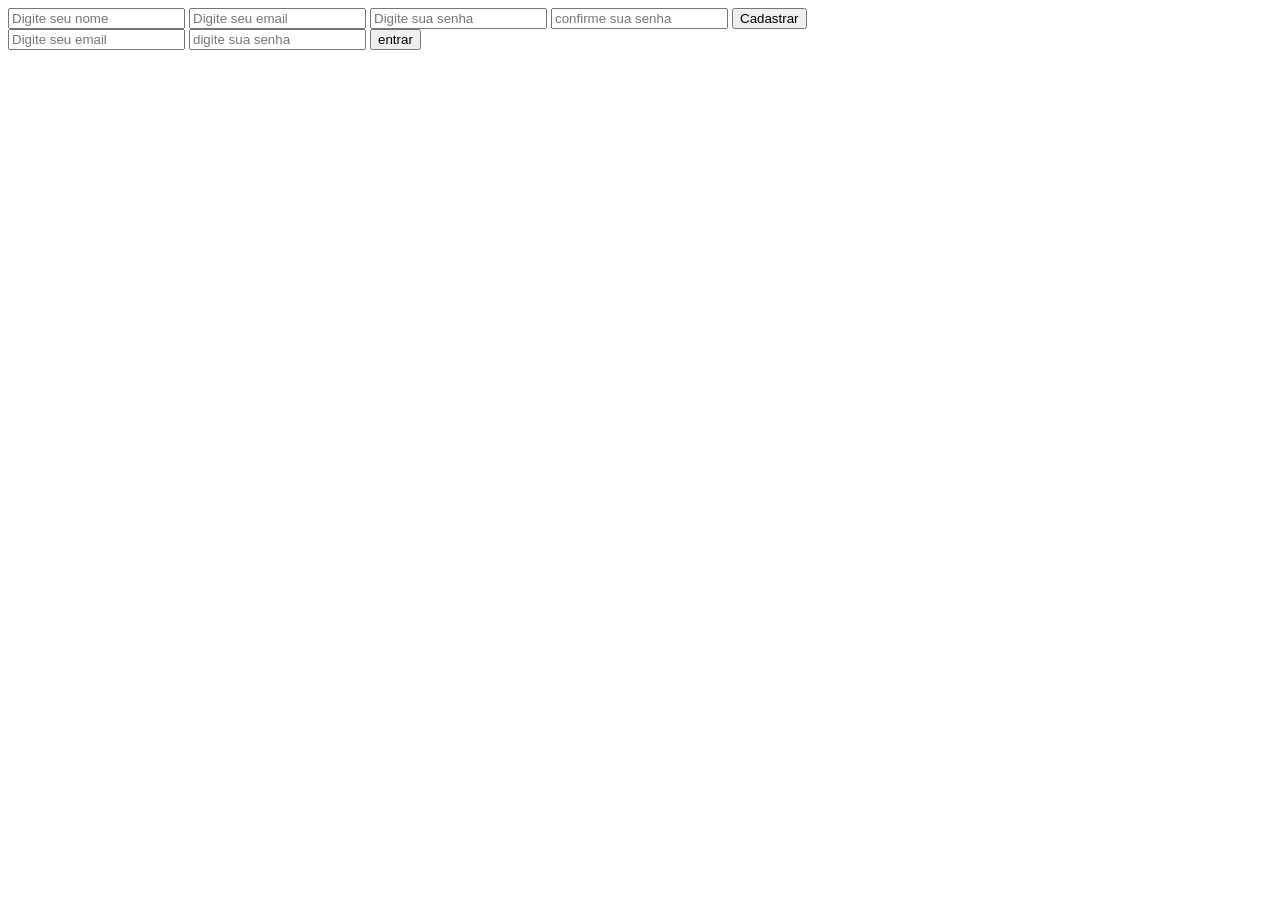
==== index.html @ 97898715 "v.01" ====
<!DOCTYPE html>
<html lang="pt-br">
    <head>
        <meta charset="UTF-8">
        <meta name="viewport" content="width=device-width, initial-scale=1.0">
        <title>Document</title>
    </head>
    <body>
        

        <main>
            <form method="post" action="./PHP/cadastrarUser.php">
                <input type="text" name="nome" placeholder="Digite seu nome">
                <input type="text" name="email" placeholder="Digite seu email">
                <input type="password" name="senha" placeholder="Digite sua senha">
                <input type="password" name="senhaConfirmacao" placeholder="confirme sua senha">
                <input type="submit" value="Cadastrar">
            </form>

            <form method="post" action="./PHP/logar.php">
                <input type="text" name="email" placeholder="Digite seu email">
                <input type="text" name="senha" placeholder="digite sua senha">
                <input type="submit" value="entrar">
            </form>


        </main>


    </body>
</html>
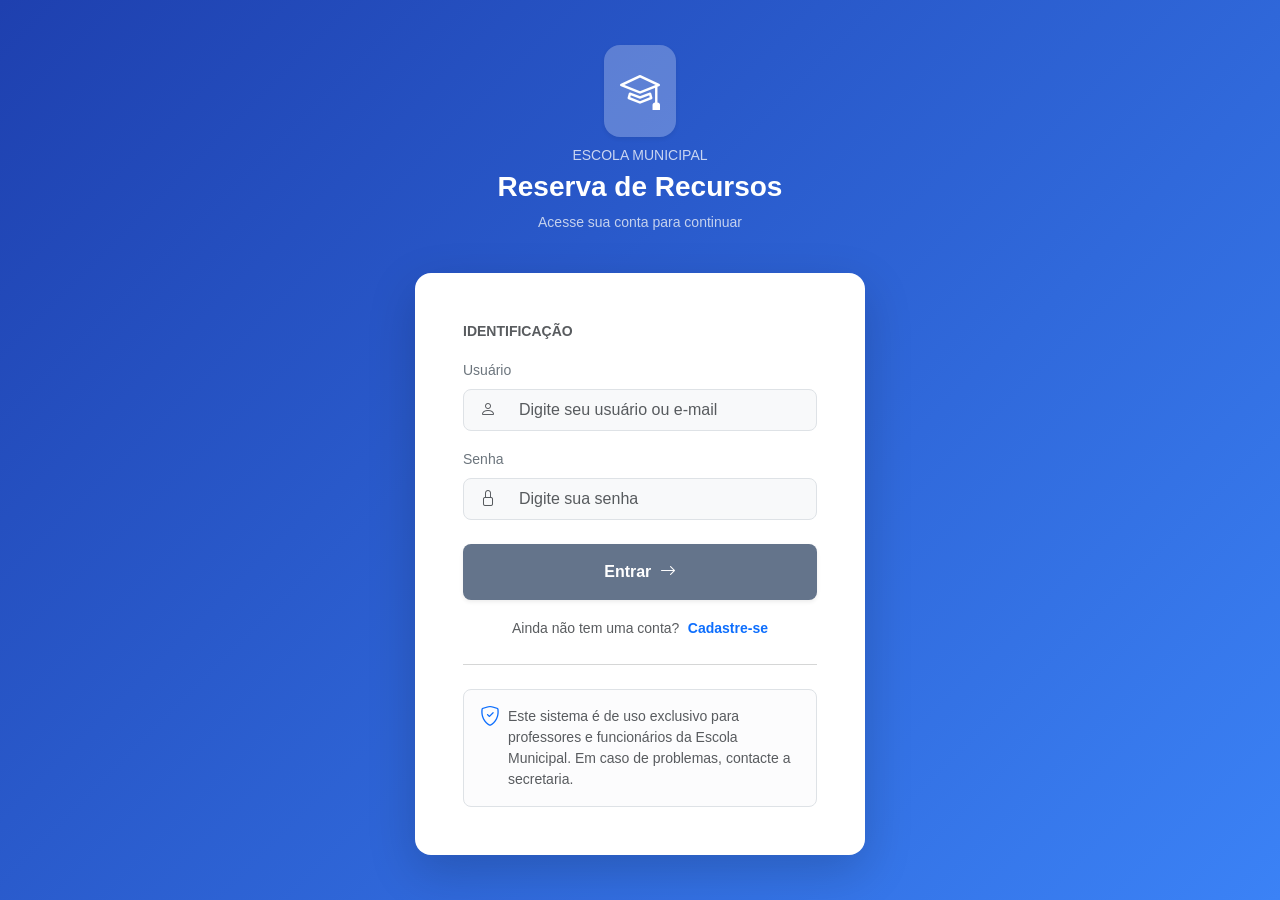
==== commit 92f0380f: "v1.5" ====
--- a/index.html
+++ b/index.html
@@ -1,31 +1,88 @@
 <!DOCTYPE html>
-<html lang="pt-br">
-    <head>
-        <meta charset="UTF-8">
-        <meta name="viewport" content="width=device-width, initial-scale=1.0">
-        <title>Document</title>
-    </head>
-    <body>
+<html lang="pt-BR">
+<head>
+    <meta charset="UTF-8">
+    <meta name="viewport" content="width=device-width, initial-scale=1.0">
+    <title>EduReserva - Login</title>
+    <link href="https://cdn.jsdelivr.net/npm/bootstrap@5.3.3/dist/css/bootstrap.min.css" rel="stylesheet">
+    <link rel="stylesheet" href="https://cdn.jsdelivr.net/npm/bootstrap-icons@1.11.3/font/bootstrap-icons.min.css">
+    <link rel="stylesheet" href="./CSS/style.css">
+</head>
+<body class="bg-primary-custom">
+
+    <div class="container d-flex flex-column justify-content-center align-items-center min-vh-100 py-4">
         
+        
+        <div class="text-center text-white mb-4">
+            <div class="bg-white bg-opacity-25 p-3 rounded-4 d-inline-block mb-2 shadow-sm">
+                <i class="bi bi-mortarboard fs-1 text-white"></i>
+            </div>
+            <p class="small text-uppercase tracking-wider mb-1 opacity-75">Escola Municipal</p>
+            <h1 class="h3 fw-bold">Reserva de Recursos</h1>
+            <p class="text-light opacity-75 small">Acesse sua conta para continuar</p>
+        </div>
 
-        <main>
-            <form method="post" action="./PHP/cadastrarUser.php">
-                <input type="text" name="nome" placeholder="Digite seu nome">
-                <input type="text" name="email" placeholder="Digite seu email">
-                <input type="password" name="senha" placeholder="Digite sua senha">
-                <input type="password" name="senhaConfirmacao" placeholder="confirme sua senha">
-                <input type="submit" value="Cadastrar">
-            </form>
+        
+        <div class="card border-0 shadow-lg rounded-4 w-100" style="max-width: 450px;">
+            <div class="card-body p-4 p-md-5">
+                
+                <span class="d-block text-uppercase text-muted small fw-semibold mb-3">Identificação</span>
 
-            <form method="post" action="./PHP/logar.php">
-                <input type="text" name="email" placeholder="Digite seu email">
-                <input type="text" name="senha" placeholder="digite sua senha">
-                <input type="submit" value="entrar">
-            </form>
+                <form action="PHP/logar.php" method="POST">
+                    
+                    <div class="mb-3">
+                        <label for="usuario" class="form-label text-secondary small fw-medium">Usuário</label>
+                        <div class="input-group bg-light rounded-3 overflow-hidden border">
+                            <span class="input-group-text bg-transparent border-0 text-muted ps-3">
+                                <i class="bi bi-person"></i>
+                            </span>
+                            <input type="text" class="form-control bg-transparent border-0 py-2 shadow-none" id="usuario" name="usuario" placeholder="Digite seu usuário ou e-mail" required>
+                        </div>
+                    </div>
 
+                   
+                    <div class="mb-4">
+                        <label for="senha" class="form-label text-secondary small fw-medium">Senha</label>
+                        <div class="input-group bg-light rounded-3 overflow-hidden border">
+                            <span class="input-group-text bg-transparent border-0 text-muted ps-3">
+                                <i class="bi bi-lock"></i>
+                            </span>
+                            <input type="password" class="form-control bg-transparent border-0 py-2 shadow-none" id="senha" name="senha" placeholder="Digite sua senha" required>
+                        </div>
+                    </div>
 
-        </main>
+                   
+                    <button type="submit" class="btn btn-secondary-custom w-100 py-3 fw-semibold rounded-3 text-white shadow-sm mb-3">
+                        Entrar <i class="bi bi-arrow-right ms-1"></i>
+                    </button>
 
+                    
+                    <div class="text-center">
+                        <span class="text-muted small">Ainda não tem uma conta?</span>
+                        <a href="PHP/cadastrarUser.php" class="text-decoration-none fw-semibold small ms-1 text-primary">Cadastre-se</a>
+                    </div>
+                </form>
 
-    </body>
+                <hr class="my-4 text-muted opacity-25">
+
+               
+                <div class="alert alert-light border rounded-3 p-3 text-muted small mb-0">
+                    <div class="d-flex">
+                        <i class="bi bi-shield-check text-primary fs-5 me-2 lh-1"></i>
+                        <div>
+                            Este sistema é de uso exclusivo para professores e funcionários da Escola Municipal. Em caso de problemas, contacte a secretaria.
+                        </div>
+                    </div>
+                </div>
+
+            </div>
+        </div>
+
+        
+      
+
+    </div>
+
+    <script src="https://cdn.jsdelivr.net/npm/bootstrap@5.3.3/dist/js/bootstrap.bundle.min.js"></script>
+</body>
 </html>
--- a/CSS/style.css
+++ b/CSS/style.css
@@ -0,0 +1,59 @@
+
+body {
+    font-family: 'Segoe UI', Tahoma, Geneva, Verdana, sans-serif;
+    background-color: #f4f6f9;
+    color: #334155;
+}
+
+.bg-primary-custom {
+    background: linear-gradient(135deg, #1e40af 0%, #3b82f6 100%) !important;
+}
+
+
+.btn-secondary-custom {
+    background-color: #64748b;
+    border: none;
+    transition: background-color 0.2s ease;
+}
+
+.btn-secondary-custom:hover {
+    background-color: #475569;
+}
+
+.bg-dark-glass {
+    background-color: rgba(255, 255, 255, 0.15);
+}
+
+
+.max-w-custom {
+    max-width: 500px;
+    margin-left: auto;
+    margin-right: auto;
+}
+
+
+.transition-hover {
+    transition: transform 0.2s ease, box-shadow 0.2s ease;
+}
+
+.transition-hover:hover {
+    transform: translateY(-2px);
+    box-shadow: 0 .5rem 1rem rgba(0,0,0,.08) !important;
+}
+
+.form-control:focus, .input-group:focus-within {
+    box-shadow: none;
+    border-color: #3b82f6 !important;
+}
+
+
+.table th {
+    font-weight: 600;
+    color: #475569;
+    background-color: #f8fafc;
+}
+
+.table td {
+    vertical-align: middle;
+    color: #334155;
+}
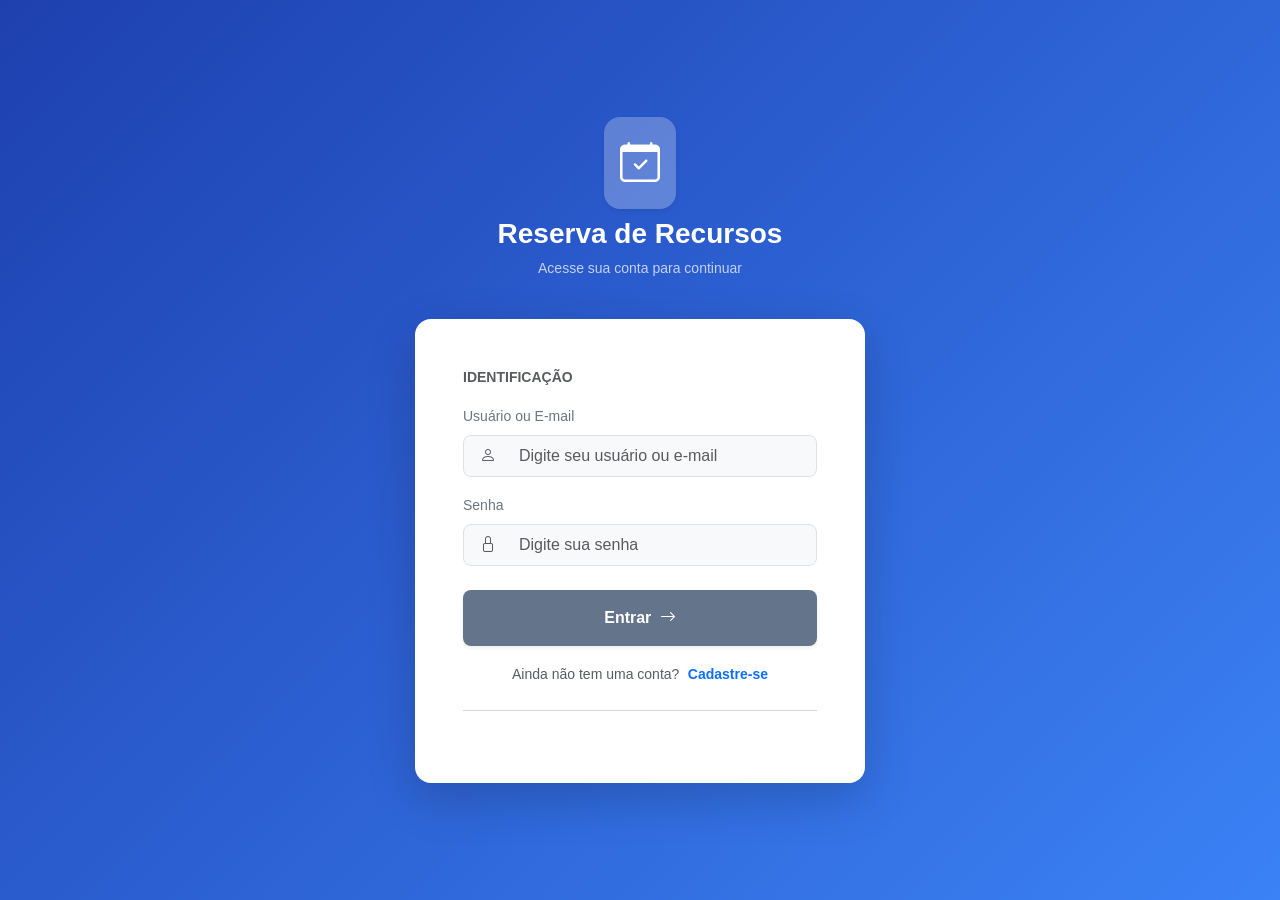
==== commit 5e09a57d: "versao final" ====
--- a/index.html
+++ b/index.html
@@ -3,8 +3,8 @@
 <head>
     <meta charset="UTF-8">
     <meta name="viewport" content="width=device-width, initial-scale=1.0">
-    <title>EduReserva - Login</title>
-    <link href="https://cdn.jsdelivr.net/npm/bootstrap@5.3.3/dist/css/bootstrap.min.css" rel="stylesheet">
+    <title>Login</title>
+    <link href="https://cdn.jsdelivr.net/npm/bootstrap@5.3.8/dist/css/bootstrap.min.css" rel="stylesheet">
     <link rel="stylesheet" href="https://cdn.jsdelivr.net/npm/bootstrap-icons@1.11.3/font/bootstrap-icons.min.css">
     <link rel="stylesheet" href="./CSS/style.css">
 </head>
@@ -12,35 +12,31 @@
 
     <div class="container d-flex flex-column justify-content-center align-items-center min-vh-100 py-4">
         
-        
         <div class="text-center text-white mb-4">
             <div class="bg-white bg-opacity-25 p-3 rounded-4 d-inline-block mb-2 shadow-sm">
-                <i class="bi bi-mortarboard fs-1 text-white"></i>
+                <i class="bi bi-calendar-check fs-1 text-white"></i>
             </div>
-            <p class="small text-uppercase tracking-wider mb-1 opacity-75">Escola Municipal</p>
             <h1 class="h3 fw-bold">Reserva de Recursos</h1>
             <p class="text-light opacity-75 small">Acesse sua conta para continuar</p>
         </div>
 
-        
         <div class="card border-0 shadow-lg rounded-4 w-100" style="max-width: 450px;">
             <div class="card-body p-4 p-md-5">
                 
                 <span class="d-block text-uppercase text-muted small fw-semibold mb-3">Identificação</span>
 
-                <form action="PHP/logar.php" method="POST">
+                <form action="./PHP/logar.php" method="POST">
                     
                     <div class="mb-3">
-                        <label for="usuario" class="form-label text-secondary small fw-medium">Usuário</label>
+                        <label for="usuario" class="form-label text-secondary small fw-medium">Usuário ou E-mail</label>
                         <div class="input-group bg-light rounded-3 overflow-hidden border">
                             <span class="input-group-text bg-transparent border-0 text-muted ps-3">
                                 <i class="bi bi-person"></i>
                             </span>
-                            <input type="text" class="form-control bg-transparent border-0 py-2 shadow-none" id="usuario" name="usuario" placeholder="Digite seu usuário ou e-mail" required>
+                            <input type="text" class="form-control bg-transparent border-0 py-2 shadow-none" id="usuario" name="email" placeholder="Digite seu usuário ou e-mail" required>
                         </div>
                     </div>
 
-                   
                     <div class="mb-4">
                         <label for="senha" class="form-label text-secondary small fw-medium">Senha</label>
                         <div class="input-group bg-light rounded-3 overflow-hidden border">
@@ -50,39 +46,24 @@
                             <input type="password" class="form-control bg-transparent border-0 py-2 shadow-none" id="senha" name="senha" placeholder="Digite sua senha" required>
                         </div>
                     </div>
-
                    
                     <button type="submit" class="btn btn-secondary-custom w-100 py-3 fw-semibold rounded-3 text-white shadow-sm mb-3">
                         Entrar <i class="bi bi-arrow-right ms-1"></i>
                     </button>
 
-                    
                     <div class="text-center">
                         <span class="text-muted small">Ainda não tem uma conta?</span>
-                        <a href="PHP/cadastrarUser.php" class="text-decoration-none fw-semibold small ms-1 text-primary">Cadastre-se</a>
+                        <a href="cadastro.html" class="text-decoration-none fw-semibold small ms-1 text-primary">Cadastre-se</a>
                     </div>
                 </form>
 
                 <hr class="my-4 text-muted opacity-25">
 
-               
-                <div class="alert alert-light border rounded-3 p-3 text-muted small mb-0">
-                    <div class="d-flex">
-                        <i class="bi bi-shield-check text-primary fs-5 me-2 lh-1"></i>
-                        <div>
-                            Este sistema é de uso exclusivo para professores e funcionários da Escola Municipal. Em caso de problemas, contacte a secretaria.
-                        </div>
-                    </div>
-                </div>
-
             </div>
         </div>
 
-        
-      
-
     </div>
 
-    <script src="https://cdn.jsdelivr.net/npm/bootstrap@5.3.3/dist/js/bootstrap.bundle.min.js"></script>
+    <script src="https://cdn.jsdelivr.net/npm/bootstrap@5.3.8/dist/js/bootstrap.bundle.min.js"></script>
 </body>
 </html>
